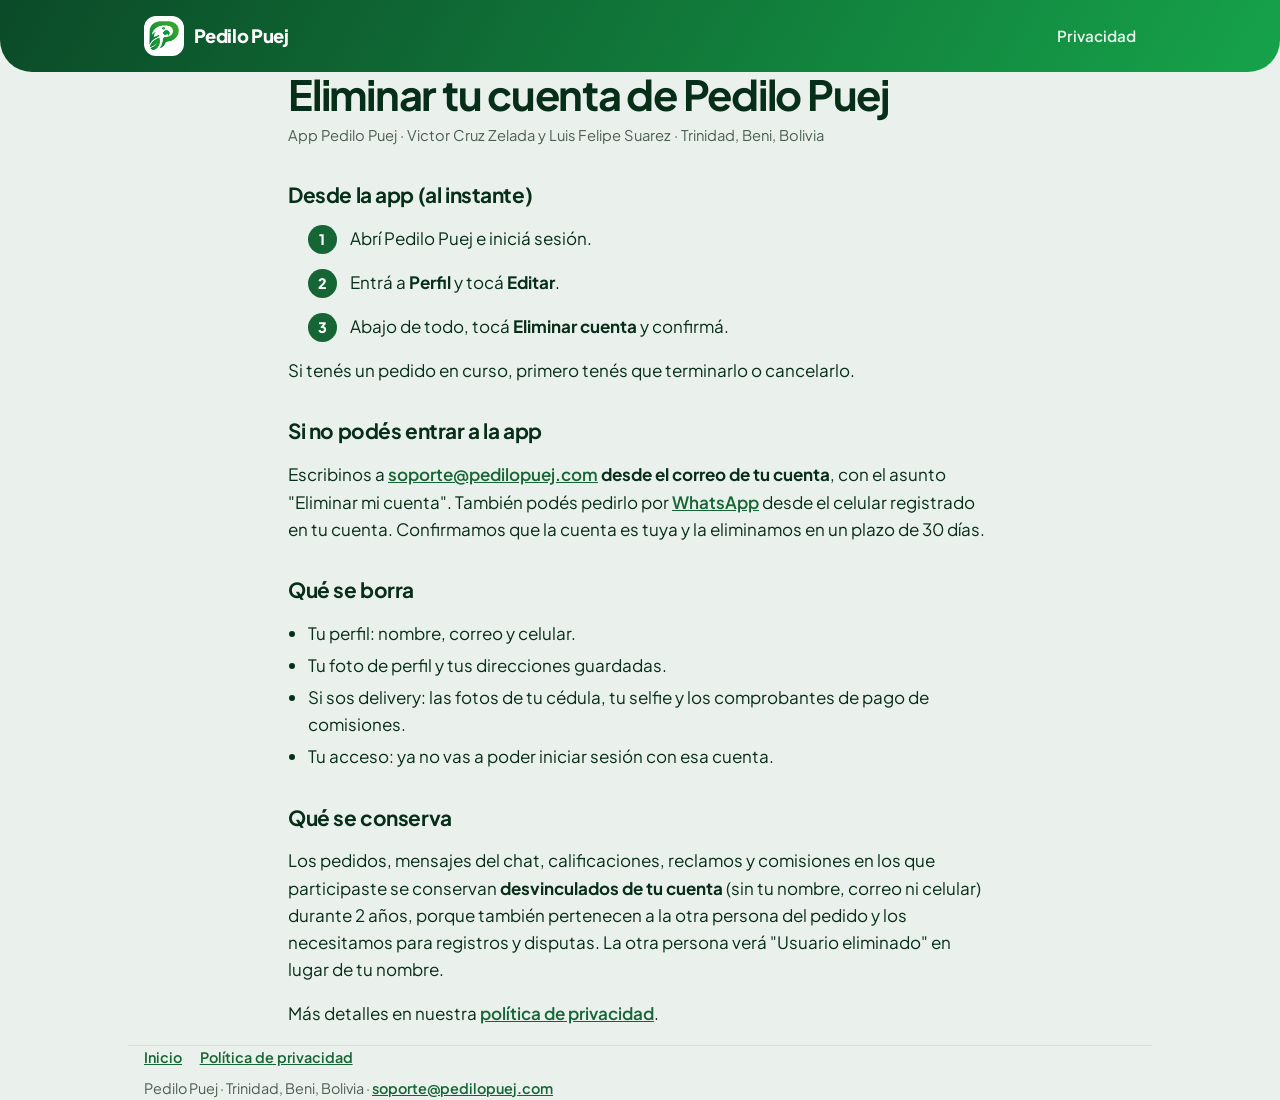
==== eliminar-cuenta/index.html @ 158960f0 "Web inicial: inicio, política de privacidad y eliminar cuenta" ====
<!doctype html>
<html lang="es">
<head>
  <meta charset="utf-8">
  <meta name="viewport" content="width=device-width, initial-scale=1">
  <title>Eliminar tu cuenta · Pedilo Puej</title>
  <meta name="description" content="Cómo eliminar tu cuenta de Pedilo Puej y qué datos se borran.">
  <link rel="icon" href="/assets/favicon.png">
  <link rel="preconnect" href="https://fonts.googleapis.com">
  <link rel="preconnect" href="https://fonts.gstatic.com" crossorigin>
  <link rel="stylesheet" href="https://fonts.googleapis.com/css2?family=Plus+Jakarta+Sans:wght@400;600;700;800&display=swap">
  <link rel="stylesheet" href="/assets/styles.css">
</head>
<body>
  <header class="top">
    <div class="wrap">
      <nav class="nav">
        <a class="brand" href="/"><img src="/assets/logo.png" alt="" width="40" height="40">Pedilo Puej</a>
        <div class="nav-links">
          <a href="/privacidad/">Privacidad</a>
        </div>
      </nav>
    </div>
  </header>

  <main class="wrap">
    <article class="doc">
      <h1>Eliminar tu cuenta de Pedilo Puej</h1>
      <p class="meta">App Pedilo Puej · Victor Cruz Zelada y Luis Felipe Suarez · Trinidad, Beni, Bolivia</p>

      <h2>Desde la app (al instante)</h2>
      <ol class="steps">
        <li>Abrí Pedilo Puej e iniciá sesión.</li>
        <li>Entrá a <strong>Perfil</strong> y tocá <strong>Editar</strong>.</li>
        <li>Abajo de todo, tocá <strong>Eliminar cuenta</strong> y confirmá.</li>
      </ol>
      <p>Si tenés un pedido en curso, primero tenés que terminarlo o cancelarlo.</p>

      <h2>Si no podés entrar a la app</h2>
      <p>Escribinos a <a href="mailto:soporte@pedilopuej.com?subject=Eliminar%20mi%20cuenta">soporte@pedilopuej.com</a> <strong>desde el correo de tu cuenta</strong>, con el asunto "Eliminar mi cuenta". También podés pedirlo por <a href="https://wa.me/59171143968?text=Hola%2C%20quiero%20eliminar%20mi%20cuenta%20de%20Pedilo%20Puej.%20Mi%20correo%20es%3A%20">WhatsApp</a> desde el celular registrado en tu cuenta. Confirmamos que la cuenta es tuya y la eliminamos en un plazo de 30 días.</p>

      <h2>Qué se borra</h2>
      <ul>
        <li>Tu perfil: nombre, correo y celular.</li>
        <li>Tu foto de perfil y tus direcciones guardadas.</li>
        <li>Si sos delivery: las fotos de tu cédula, tu selfie y los comprobantes de pago de comisiones.</li>
        <li>Tu acceso: ya no vas a poder iniciar sesión con esa cuenta.</li>
      </ul>

      <h2>Qué se conserva</h2>
      <p>Los pedidos, mensajes del chat, calificaciones, reclamos y comisiones en los que participaste se conservan <strong>desvinculados de tu cuenta</strong> (sin tu nombre, correo ni celular) durante 2 años, porque también pertenecen a la otra persona del pedido y los necesitamos para registros y disputas. La otra persona verá "Usuario eliminado" en lugar de tu nombre.</p>
      <p>Más detalles en nuestra <a href="/privacidad/">política de privacidad</a>.</p>
    </article>
  </main>

  <footer class="wrap">
    <div class="links">
      <a href="/">Inicio</a>
      <a href="/privacidad/">Política de privacidad</a>
    </div>
    <div>Pedilo Puej · Trinidad, Beni, Bolivia · <a href="mailto:soporte@pedilopuej.com">soporte@pedilopuej.com</a></div>
  </footer>
</body>
</html>
---- assets/styles.css ----
/* Pedilo Puej — mismos colores y tipografía que la app (neumorphic.dart). */
:root {
  --bg: #eaf1ec;
  --surface: #f4f8f5;
  --ink: #072e18;
  --muted: #4b5e52;
  --line: #d3e0d7;
  --green: #166534;
  --green-deep: #0b4a28;
  --green-bright: #16a34a;
  --green-soft: #dcfce7;
  --radius: 22px;
  --shadow: 8px 8px 18px rgba(18, 48, 28, 0.11), -8px -8px 18px #ffffff;
  --font: "Plus Jakarta Sans", system-ui, -apple-system, "Segoe UI", sans-serif;
}

* { box-sizing: border-box; }

html { -webkit-text-size-adjust: 100%; }

body {
  margin: 0;
  background: var(--bg);
  color: var(--ink);
  font-family: var(--font);
  font-size: 1.0625rem;
  line-height: 1.6;
}

img { max-width: 100%; height: auto; display: block; }

a { color: var(--green); font-weight: 600; }

.wrap {
  width: 100%;
  max-width: 64rem;
  margin: 0 auto;
  padding: 0 1rem;
}

/* Encabezado verde, el mismo degradé del login de la app. */
.top {
  background: linear-gradient(120deg, var(--green-deep), var(--green-bright));
  color: #fff;
  border-radius: 0 0 32px 32px;
}

.nav {
  display: flex;
  align-items: center;
  justify-content: space-between;
  gap: 1rem;
  padding: 1rem 0;
}

.brand {
  display: flex;
  align-items: center;
  gap: 0.6rem;
  color: #fff;
  text-decoration: none;
  font-weight: 800;
  font-size: 1.15rem;
  letter-spacing: -0.02em;
}

.brand img {
  width: 40px;
  height: 40px;
  background: #fff;
  border-radius: 12px;
  padding: 5px;
}

.nav-links { display: flex; gap: 1rem; flex-wrap: wrap; }
.nav-links a { color: #fff; opacity: 0.9; text-decoration: none; font-size: 0.95rem; }
.nav-links a:hover { opacity: 1; text-decoration: underline; }

.hero {
  display: grid;
  gap: 1.5rem;
  align-items: center;
  padding: 1.5rem 0 2.5rem;
}

.hero h1 {
  margin: 0;
  font-size: clamp(2rem, 6vw, 3.1rem);
  line-height: 1.08;
  letter-spacing: -0.03em;
  font-weight: 800;
}

.hero p { margin: 0.75rem 0 0; font-size: 1.1rem; opacity: 0.92; max-width: 32rem; }

.hero-art img { width: min(320px, 70vw); margin: 0 auto; filter: drop-shadow(0 18px 30px rgba(0, 0, 0, 0.25)); }

.badge {
  display: inline-flex;
  align-items: center;
  gap: 0.5rem;
  margin-top: 1.4rem;
  background: #fff;
  color: var(--green-deep);
  border-radius: 999px;
  padding: 0.7rem 1.2rem;
  font-weight: 800;
  text-decoration: none;
}

@media (min-width: 760px) {
  .hero { grid-template-columns: 1.2fr 1fr; padding: 2.5rem 0 3.5rem; }
}

main { padding: 2.5rem 0 1rem; }

section + section { margin-top: 2.75rem; }

h2 {
  font-size: clamp(1.4rem, 4vw, 1.8rem);
  letter-spacing: -0.02em;
  margin: 0 0 1rem;
  line-height: 1.2;
}

.cards {
  display: grid;
  gap: 1rem;
  grid-template-columns: repeat(auto-fit, minmax(min(100%, 14rem), 1fr));
}

.card {
  background: var(--bg);
  border-radius: var(--radius);
  box-shadow: var(--shadow);
  border: 1px solid rgba(255, 255, 255, 0.7);
  padding: 1.25rem;
}

.card h3 { margin: 0 0 0.35rem; font-size: 1.05rem; }
.card p { margin: 0; color: var(--muted); font-size: 0.98rem; }

.contact {
  background: var(--green-soft);
  border-radius: var(--radius);
  padding: 1.4rem;
}

.contact p { margin: 0.25rem 0; }

/* Páginas de texto (privacidad, eliminar cuenta). */
.doc { max-width: 44rem; margin: 0 auto; }
.doc h1 { font-size: clamp(1.9rem, 6vw, 2.6rem); letter-spacing: -0.03em; line-height: 1.1; margin: 0 0 0.4rem; }
.doc .meta { color: var(--muted); font-size: 0.92rem; margin: 0 0 1.5rem; }
.doc .lead { font-size: 1.12rem; }
.doc h2 { font-size: 1.3rem; margin: 2.2rem 0 0.7rem; }
.doc h2 .n { color: var(--green); margin-right: 0.4rem; }
.doc h3 { font-size: 1.02rem; margin: 0 0 0.2rem; }
.doc ul, .doc ol { padding-left: 1.25rem; }
.doc li + li { margin-top: 0.3rem; }

.data { display: grid; gap: 0.75rem; }
.data .card p { font-size: 0.97rem; }
.who {
  display: inline-block;
  font-size: 0.78rem;
  font-weight: 700;
  color: var(--green);
  background: var(--green-soft);
  border-radius: 999px;
  padding: 0.1rem 0.6rem;
  margin-bottom: 0.4rem;
}

.note {
  border-left: 4px solid var(--green);
  background: var(--green-soft);
  border-radius: 0 14px 14px 0;
  padding: 1rem 1.1rem;
}
.note p { margin: 0; }
.note p + p { margin-top: 0.5rem; }

.table-wrap { overflow-x: auto; }
table { border-collapse: collapse; width: 100%; min-width: 30rem; font-size: 0.95rem; }
th, td { text-align: left; vertical-align: top; padding: 0.6rem; border-bottom: 1px solid var(--line); }
th { font-size: 0.8rem; text-transform: uppercase; letter-spacing: 0.05em; color: var(--muted); }

.steps { counter-reset: step; list-style: none; padding: 0; display: grid; gap: 0.75rem; }
.steps li { counter-increment: step; position: relative; padding-left: 2.6rem; }
.steps li::before {
  content: counter(step);
  position: absolute;
  left: 0;
  top: 0;
  width: 1.8rem;
  height: 1.8rem;
  border-radius: 50%;
  background: var(--green);
  color: #fff;
  font-weight: 800;
  display: grid;
  place-items: center;
  font-size: 0.9rem;
}

footer {
  margin-top: 3rem;
  border-top: 1px solid var(--line);
  padding: 1.5rem 0 2.5rem;
  color: var(--muted);
  font-size: 0.9rem;
}

footer .links { display: flex; gap: 1.1rem; flex-wrap: wrap; margin-bottom: 0.5rem; }
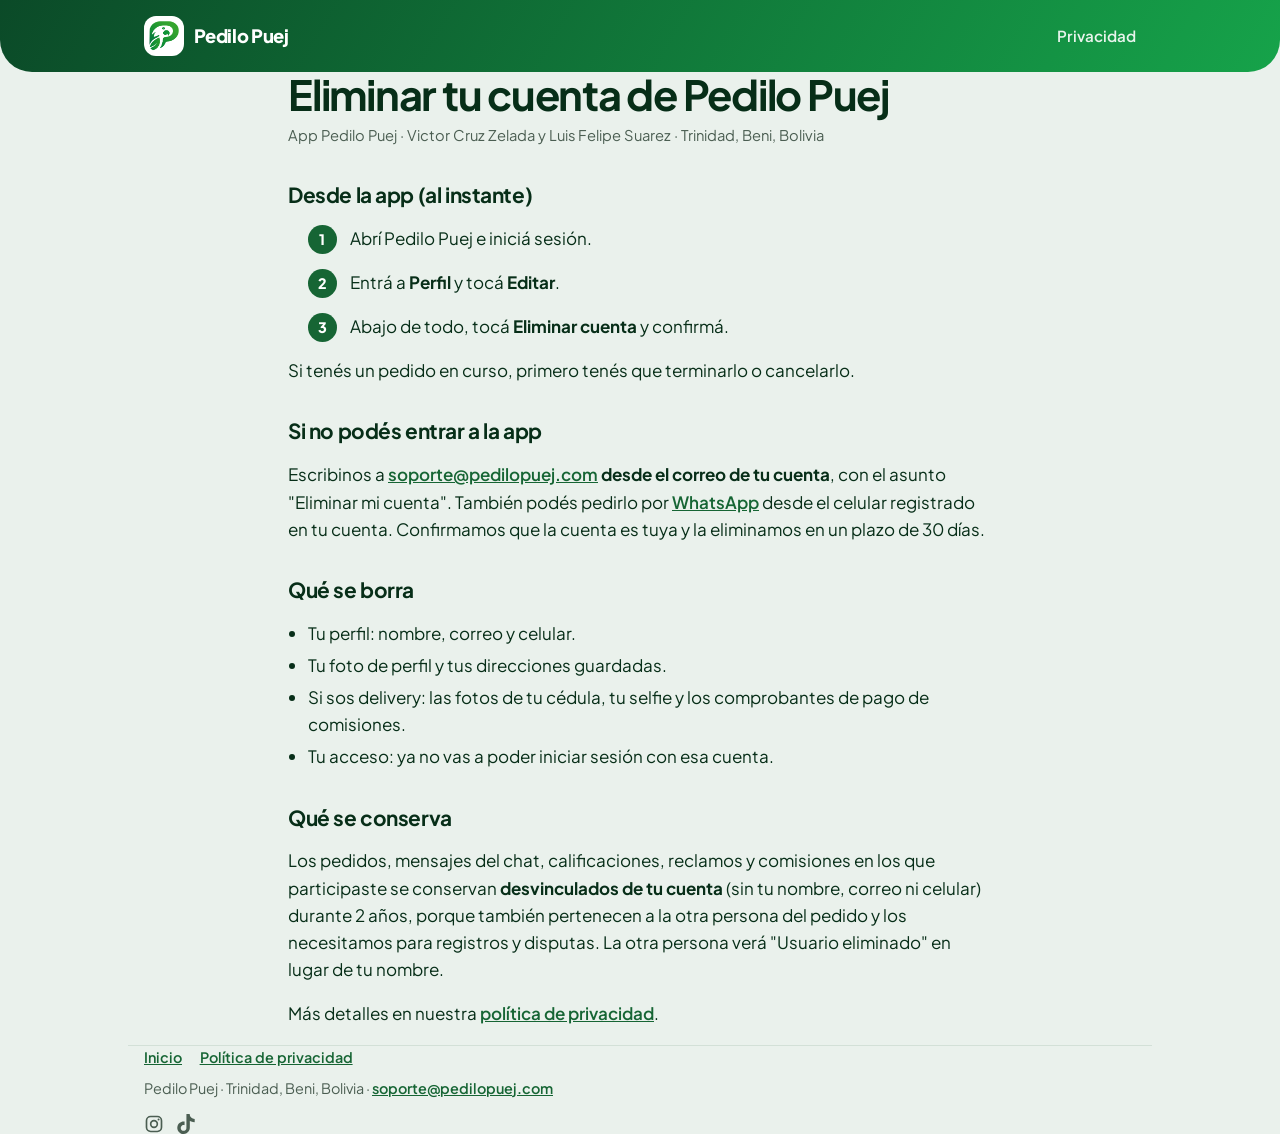
==== commit 11a6a05e: "Agregar Instagram y TikTok en contacto y pie de página Co-Authored-By: Claude Opus 5.5 <noreply@anth" ====
--- a/eliminar-cuenta/index.html
+++ b/eliminar-cuenta/index.html
@@ -59,6 +59,10 @@
       <a href="/privacidad/">Política de privacidad</a>
     </div>
     <div>Pedilo Puej · Trinidad, Beni, Bolivia · <a href="mailto:soporte@pedilopuej.com">soporte@pedilopuej.com</a></div>
+    <div class="footer-social">
+      <a href="https://www.instagram.com/pedilo.puej/" target="_blank" rel="noopener" aria-label="Instagram de Pedilo Puej"><svg viewBox="0 0 24 24" width="20" height="20" aria-hidden="true" fill="none" stroke="currentColor" stroke-width="2"><rect x="3" y="3" width="18" height="18" rx="5"/><circle cx="12" cy="12" r="4"/><circle cx="17.5" cy="6.5" r="1.2" fill="currentColor" stroke="none"/></svg></a>
+      <a href="https://www.tiktok.com/@pedilo.puej" target="_blank" rel="noopener" aria-label="TikTok de Pedilo Puej"><svg viewBox="0 0 24 24" width="20" height="20" aria-hidden="true" fill="currentColor"><path d="M12.525.02c1.31-.02 2.61-.01 3.91-.02.08 1.53.63 3.09 1.75 4.17 1.12 1.11 2.7 1.62 4.24 1.79v4.03c-1.44-.05-2.89-.35-4.2-.97-.57-.26-1.1-.59-1.62-.93-.01 2.92.01 5.84-.02 8.75-.08 1.4-.54 2.79-1.35 3.94-1.31 1.92-3.58 3.17-5.91 3.21-1.43.08-2.86-.31-4.08-1.030-2.02-1.19-3.44-3.37-3.65-5.71-.02-.5-.03-1-.01-1.49.18-1.9 1.12-3.72 2.58-4.96 1.66-1.44 3.98-2.130 6.15-1.72.02 1.48-.04 2.96-.04 4.44-.99-.32-2.15-.23-3.02.37-.63.41-1.11 1.04-1.36 1.75-.21.51-.15 1.07-.14 1.61.24 1.64 1.82 3.02 3.5 2.87 1.12-.01 2.19-.66 2.77-1.61.19-.33.4-.67.41-1.06.1-1.79.06-3.57.07-5.36.01-4.03-.01-8.05.02-12.07z"/></svg></a>
+    </div>
   </footer>
 </body>
 </html>
--- a/assets/styles.css
+++ b/assets/styles.css
@@ -213,3 +213,22 @@
 }
 
 footer .links { display: flex; gap: 1.1rem; flex-wrap: wrap; margin-bottom: 0.5rem; }
+
+/* Redes sociales. */
+.social { display: flex; flex-wrap: wrap; gap: 0.6rem; margin-top: 1rem; }
+.social a {
+  display: inline-flex;
+  align-items: center;
+  gap: 0.5rem;
+  background: var(--green);
+  color: #fff;
+  text-decoration: none;
+  border-radius: 999px;
+  padding: 0.55rem 1rem;
+  font-size: 0.95rem;
+}
+.social a:hover { background: var(--green-deep); }
+
+.footer-social { display: flex; gap: 0.75rem; margin-top: 0.9rem; }
+.footer-social a { color: var(--muted); display: inline-flex; }
+.footer-social a:hover { color: var(--green); }
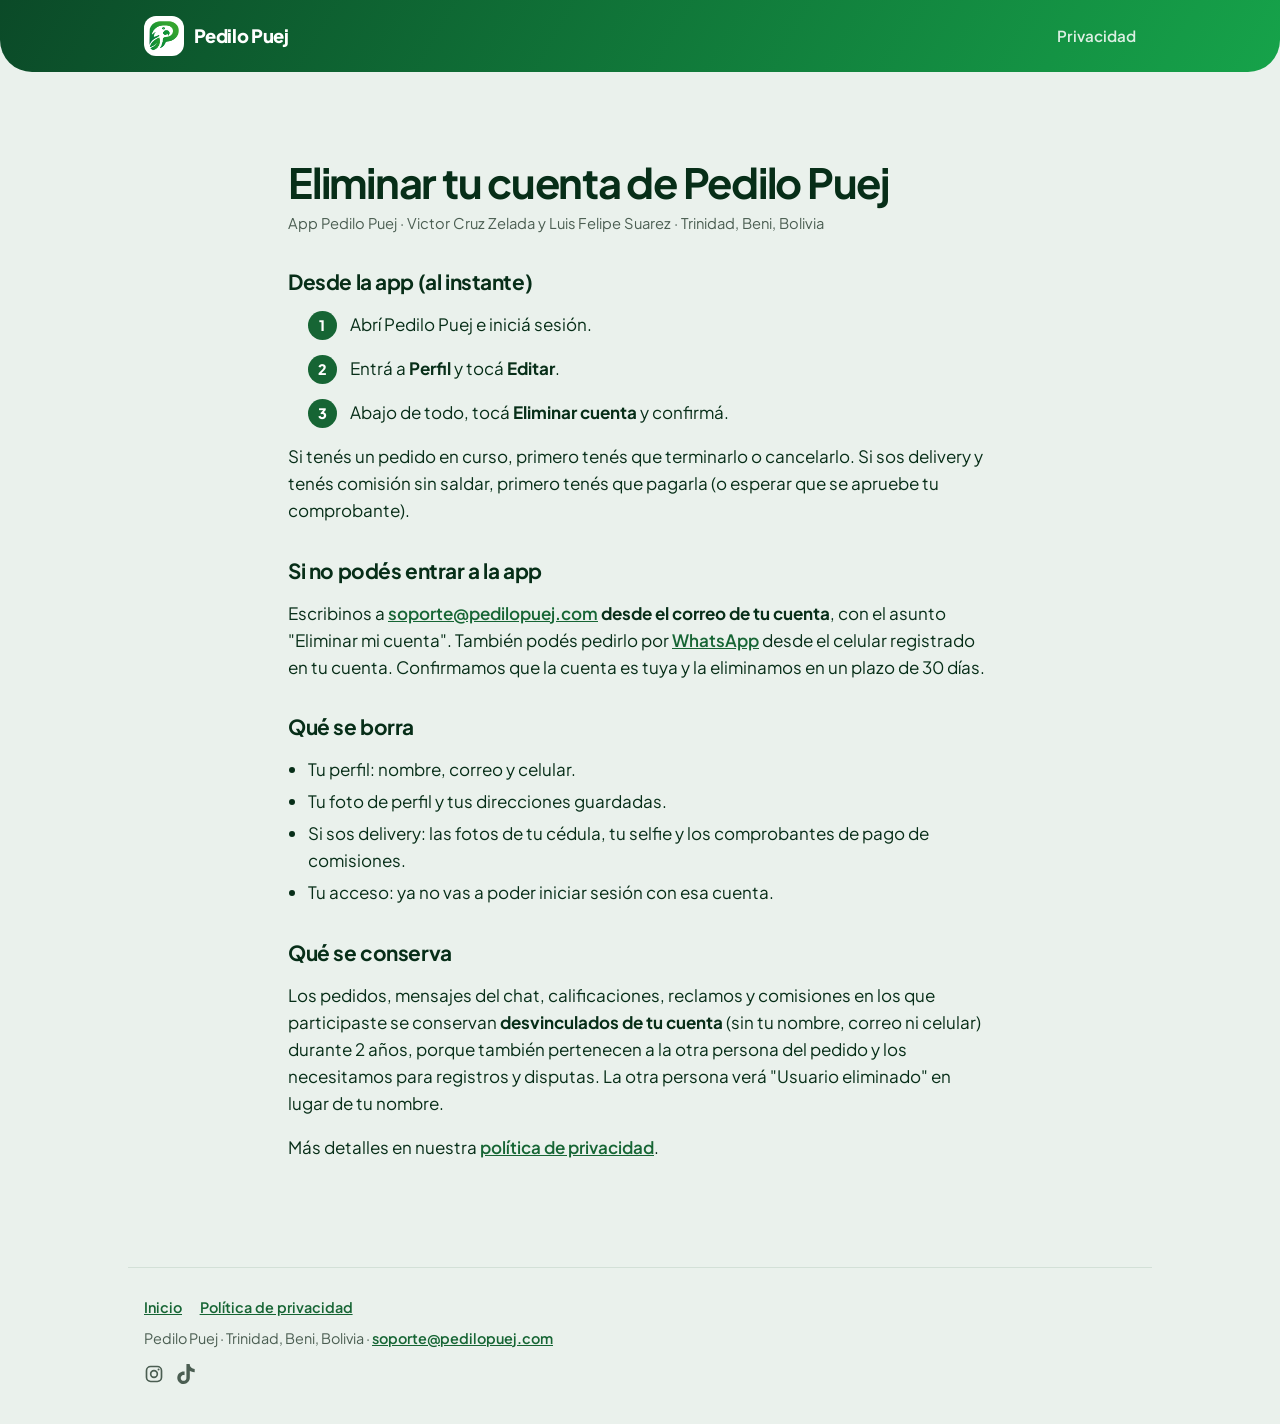
==== commit 4c2c64a5: "Eliminar cuenta: aclarar que un delivery con comisión sin saldar primero tiene que pagarla Coincide " ====
--- a/eliminar-cuenta/index.html
+++ b/eliminar-cuenta/index.html
@@ -34,7 +34,7 @@
         <li>Entrá a <strong>Perfil</strong> y tocá <strong>Editar</strong>.</li>
         <li>Abajo de todo, tocá <strong>Eliminar cuenta</strong> y confirmá.</li>
       </ol>
-      <p>Si tenés un pedido en curso, primero tenés que terminarlo o cancelarlo.</p>
+      <p>Si tenés un pedido en curso, primero tenés que terminarlo o cancelarlo. Si sos delivery y tenés comisión sin saldar, primero tenés que pagarla (o esperar que se apruebe tu comprobante).</p>
 
       <h2>Si no podés entrar a la app</h2>
       <p>Escribinos a <a href="mailto:soporte@pedilopuej.com?subject=Eliminar%20mi%20cuenta">soporte@pedilopuej.com</a> <strong>desde el correo de tu cuenta</strong>, con el asunto "Eliminar mi cuenta". También podés pedirlo por <a href="https://wa.me/59171143968?text=Hola%2C%20quiero%20eliminar%20mi%20cuenta%20de%20Pedilo%20Puej.%20Mi%20correo%20es%3A%20">WhatsApp</a> desde el celular registrado en tu cuenta. Confirmamos que la cuenta es tuya y la eliminamos en un plazo de 30 días.</p>
--- a/assets/styles.css
+++ b/assets/styles.css
@@ -12,11 +12,12 @@
   --radius: 22px;
   --shadow: 8px 8px 18px rgba(18, 48, 28, 0.11), -8px -8px 18px #ffffff;
   --font: "Plus Jakarta Sans", system-ui, -apple-system, "Segoe UI", sans-serif;
+  --ease: cubic-bezier(0.22, 1, 0.36, 1);
 }
 
 * { box-sizing: border-box; }
 
-html { -webkit-text-size-adjust: 100%; }
+html { -webkit-text-size-adjust: 100%; scroll-behavior: smooth; }
 
 body {
   margin: 0;
@@ -25,17 +26,22 @@
   font-family: var(--font);
   font-size: 1.0625rem;
   line-height: 1.6;
+  -webkit-font-smoothing: antialiased;
 }
 
 img { max-width: 100%; height: auto; display: block; }
 
 a { color: var(--green); font-weight: 600; }
+
+:focus-visible { outline: 3px solid var(--green-bright); outline-offset: 3px; border-radius: 6px; }
 
 .wrap {
   width: 100%;
   max-width: 64rem;
-  margin: 0 auto;
-  padding: 0 1rem;
+  margin-left: auto;
+  margin-right: auto;
+  padding-left: 1rem;
+  padding-right: 1rem;
 }
 
 /* Encabezado verde, el mismo degradé del login de la app. */
@@ -62,6 +68,7 @@
   font-weight: 800;
   font-size: 1.15rem;
   letter-spacing: -0.02em;
+  white-space: nowrap;
 }
 
 .brand img {
@@ -72,62 +79,244 @@
   padding: 5px;
 }
 
-.nav-links { display: flex; gap: 1rem; flex-wrap: wrap; }
-.nav-links a { color: #fff; opacity: 0.9; text-decoration: none; font-size: 0.95rem; }
-.nav-links a:hover { opacity: 1; text-decoration: underline; }
-
+.nav-links { display: flex; gap: 1.25rem; flex-wrap: wrap; }
+.nav-links a { color: #fff; opacity: 0.85; text-decoration: none; font-size: 0.95rem; transition: opacity 0.2s; }
+.nav-links a:hover { opacity: 1; }
+
+@media (max-width: 520px) {
+  .nav-links { gap: 1rem; }
+  .nav-links .hide-sm { display: none; }
+}
+
+/* Portada. El loro se para sobre el borde del encabezado. */
 .hero {
   display: grid;
-  gap: 1.5rem;
-  align-items: center;
-  padding: 1.5rem 0 2.5rem;
-}
+  gap: 1rem;
+  align-items: end;
+  padding-top: 2rem;
+}
+
+.hero-copy { padding-bottom: 0.5rem; }
 
 .hero h1 {
   margin: 0;
-  font-size: clamp(2rem, 6vw, 3.1rem);
-  line-height: 1.08;
-  letter-spacing: -0.03em;
+  font-size: clamp(2.3rem, 7vw, 3.9rem);
+  line-height: 1.02;
+  letter-spacing: -0.04em;
   font-weight: 800;
-}
-
-.hero p { margin: 0.75rem 0 0; font-size: 1.1rem; opacity: 0.92; max-width: 32rem; }
-
-.hero-art img { width: min(320px, 70vw); margin: 0 auto; filter: drop-shadow(0 18px 30px rgba(0, 0, 0, 0.25)); }
-
-.badge {
+  max-width: 11em;
+  text-wrap: balance;
+}
+
+.hero p { margin: 1.1rem 0 0; font-size: 1.125rem; opacity: 0.9; max-width: 30rem; }
+
+.hero-meta {
+  display: flex;
+  flex-wrap: wrap;
+  align-items: center;
+  gap: 0.75rem 1.5rem;
+  margin-top: 2rem;
+}
+
+/* Estado, no botón: la app todavía no está publicada. */
+.soon {
   display: inline-flex;
   align-items: center;
-  gap: 0.5rem;
-  margin-top: 1.4rem;
-  background: #fff;
-  color: var(--green-deep);
-  border-radius: 999px;
-  padding: 0.7rem 1.2rem;
+  gap: 0.55rem;
+  font-weight: 700;
+  font-size: 0.95rem;
+}
+.soon svg { opacity: 0.9; }
+
+.link-arrow {
+  color: #fff;
+  font-weight: 700;
+  font-size: 0.95rem;
+  text-decoration: none;
+  border-bottom: 2px solid rgba(255, 255, 255, 0.4);
+  padding-bottom: 2px;
+  transition: border-color 0.2s;
+}
+.link-arrow span { display: inline-block; transition: transform 0.3s var(--ease); }
+.link-arrow:hover { border-color: #fff; }
+.link-arrow:hover span { transform: translateX(3px); }
+
+.hero-art { display: flex; justify-content: center; }
+.hero-art img {
+  width: min(280px, 68vw);
+  margin-bottom: -2.4rem;
+  filter: drop-shadow(0 6px 5px rgba(7, 46, 24, 0.2));
+  transform-origin: 50% 100%;
+}
+
+@media (min-width: 760px) {
+  .hero { grid-template-columns: 1.25fr 1fr; padding-top: 2.5rem; }
+  .hero-copy { padding-bottom: 4.5rem; }
+  .hero-art { justify-content: flex-end; }
+  .hero-art img { width: 380px; margin-bottom: -3rem; }
+}
+
+main { padding-top: 5.5rem; padding-bottom: 1rem; }
+
+section { scroll-margin-top: 1.5rem; }
+section + section { margin-top: 5.5rem; }
+
+h2 {
+  font-size: clamp(1.75rem, 4.5vw, 2.5rem);
+  letter-spacing: -0.035em;
+  margin: 0 0 1rem;
+  line-height: 1.1;
+}
+
+/* Cómo funciona: lista con una línea que se llena al bajar. */
+.how { display: grid; gap: 1.5rem; }
+
+@media (min-width: 760px) {
+  .how { grid-template-columns: 1fr 1.6fr; gap: 3rem; }
+  .how h2 { position: sticky; top: 2rem; }
+}
+
+.flow {
+  --progress: 0;
+  position: relative;
+  list-style: none;
+  margin: 0;
+  padding: 0 0 0 3.5rem;
+  counter-reset: flow;
+}
+.flow::before,
+.flow::after {
+  content: "";
+  position: absolute;
+  left: 1.05rem;
+  top: 0.6rem;
+  bottom: 0.6rem;
+  width: 2px;
+  border-radius: 2px;
+  background: var(--line);
+}
+.flow::after {
+  background: var(--green-bright);
+  transform: scaleY(var(--progress));
+  transform-origin: top;
+}
+
+.flow li { position: relative; counter-increment: flow; padding-bottom: 2rem; }
+.flow li:last-child { padding-bottom: 0; }
+.flow li::before {
+  content: counter(flow);
+  position: absolute;
+  z-index: 1;
+  left: -3.5rem;
+  top: 0;
+  width: 2.2rem;
+  height: 2.2rem;
+  display: grid;
+  place-items: center;
+  border-radius: 50%;
+  background: var(--bg);
+  border: 2px solid var(--line);
+  color: var(--muted);
   font-weight: 800;
+  font-size: 0.95rem;
+  transition: background-color 0.4s, border-color 0.4s, color 0.4s;
+}
+.flow li.done::before { background: var(--green); border-color: var(--green); color: #fff; }
+
+.flow h3 { margin: 0.15rem 0 0.3rem; font-size: 1.2rem; letter-spacing: -0.015em; }
+.flow p { margin: 0; color: var(--muted); max-width: 32rem; }
+
+/* Repartir: banda verde oscura con la comisión como protagonista. */
+.ride {
+  background: var(--green-deep);
+  color: #fff;
+  border-radius: 32px;
+  padding: 2.25rem 1.5rem;
+  display: grid;
+  gap: 2rem;
+}
+.ride h2 { margin-bottom: 1.5rem; }
+
+.ride-points { display: grid; gap: 1.25rem; }
+.ride-points h3 { margin: 0 0 0.2rem; font-size: 1.05rem; }
+.ride-points p { margin: 0; opacity: 0.8; }
+
+.fee {
+  align-self: center;
+  border-top: 1px solid rgba(255, 255, 255, 0.18);
+  padding-top: 1.5rem;
+}
+.fee-n {
+  display: block;
+  font-size: clamp(4.5rem, 16vw, 7.5rem);
+  font-weight: 800;
+  letter-spacing: -0.06em;
+  line-height: 0.9;
+  color: var(--green-soft);
+}
+.fee-n small { font-size: 0.4em; letter-spacing: -0.02em; margin-right: 0.08em; vertical-align: 0.9em; }
+.fee p { margin: 0.9rem 0 0; opacity: 0.85; max-width: 20rem; }
+
+@media (min-width: 760px) {
+  .ride { grid-template-columns: 1.3fr 1fr; padding: 3.25rem; gap: 3rem; }
+  .fee { border-top: 0; border-left: 1px solid rgba(255, 255, 255, 0.18); padding: 0 0 0 3rem; }
+}
+
+/* Contacto. */
+.contact {
+  background: var(--green-soft);
+  border-radius: var(--radius);
+  padding: 1.4rem;
+}
+
+.contact p { margin: 0.25rem 0; }
+
+.reach { display: grid; gap: 2rem; }
+.reach-links { display: grid; gap: 0.5rem; }
+.reach-links a {
+  display: inline-flex;
+  align-items: baseline;
+  gap: 0.75rem;
+  width: fit-content;
+  color: var(--ink);
   text-decoration: none;
+  font-size: clamp(1.3rem, 3.5vw, 1.75rem);
+  font-weight: 700;
+  letter-spacing: -0.02em;
+  overflow-wrap: anywhere;
+  background: linear-gradient(var(--green-bright), var(--green-bright)) 0 100% / 0 2px no-repeat;
+  transition: background-size 0.4s var(--ease), color 0.2s;
+}
+.reach-links a:hover { background-size: 100% 2px; color: var(--green); }
+.reach-links small {
+  min-width: 5.5rem;
+  font-size: 0.8rem;
+  font-weight: 600;
+  letter-spacing: 0;
+  color: var(--muted);
+}
+.reach-aside { color: var(--muted); }
+.reach-aside p { margin: 0; }
+
+@media (max-width: 520px) {
+  .reach-links { gap: 1rem; }
+  .reach-links a { flex-direction: column; gap: 0; }
 }
 
 @media (min-width: 760px) {
-  .hero { grid-template-columns: 1.2fr 1fr; padding: 2.5rem 0 3.5rem; }
-}
-
-main { padding: 2.5rem 0 1rem; }
-
-section + section { margin-top: 2.75rem; }
-
-h2 {
-  font-size: clamp(1.4rem, 4vw, 1.8rem);
-  letter-spacing: -0.02em;
-  margin: 0 0 1rem;
-  line-height: 1.2;
-}
-
-.cards {
-  display: grid;
-  gap: 1rem;
-  grid-template-columns: repeat(auto-fit, minmax(min(100%, 14rem), 1fr));
-}
+  .reach { grid-template-columns: 1.6fr 1fr; align-items: end; }
+}
+
+/* Páginas de texto (privacidad, eliminar cuenta). */
+.doc { max-width: 44rem; margin: 0 auto; }
+.doc h1 { font-size: clamp(1.9rem, 6vw, 2.6rem); letter-spacing: -0.03em; line-height: 1.1; margin: 0 0 0.4rem; }
+.doc .meta { color: var(--muted); font-size: 0.92rem; margin: 0 0 1.5rem; }
+.doc .lead { font-size: 1.12rem; }
+.doc h2 { font-size: 1.3rem; letter-spacing: -0.02em; margin: 2.2rem 0 0.7rem; }
+.doc h2 .n { color: var(--green); margin-right: 0.4rem; }
+.doc h3 { font-size: 1.02rem; margin: 0 0 0.2rem; }
+.doc ul, .doc ol { padding-left: 1.25rem; }
+.doc li + li { margin-top: 0.3rem; }
 
 .card {
   background: var(--bg);
@@ -136,28 +325,8 @@
   border: 1px solid rgba(255, 255, 255, 0.7);
   padding: 1.25rem;
 }
-
 .card h3 { margin: 0 0 0.35rem; font-size: 1.05rem; }
 .card p { margin: 0; color: var(--muted); font-size: 0.98rem; }
-
-.contact {
-  background: var(--green-soft);
-  border-radius: var(--radius);
-  padding: 1.4rem;
-}
-
-.contact p { margin: 0.25rem 0; }
-
-/* Páginas de texto (privacidad, eliminar cuenta). */
-.doc { max-width: 44rem; margin: 0 auto; }
-.doc h1 { font-size: clamp(1.9rem, 6vw, 2.6rem); letter-spacing: -0.03em; line-height: 1.1; margin: 0 0 0.4rem; }
-.doc .meta { color: var(--muted); font-size: 0.92rem; margin: 0 0 1.5rem; }
-.doc .lead { font-size: 1.12rem; }
-.doc h2 { font-size: 1.3rem; margin: 2.2rem 0 0.7rem; }
-.doc h2 .n { color: var(--green); margin-right: 0.4rem; }
-.doc h3 { font-size: 1.02rem; margin: 0 0 0.2rem; }
-.doc ul, .doc ol { padding-left: 1.25rem; }
-.doc li + li { margin-top: 0.3rem; }
 
 .data { display: grid; gap: 0.75rem; }
 .data .card p { font-size: 0.97rem; }
@@ -205,9 +374,10 @@
 }
 
 footer {
-  margin-top: 3rem;
+  margin-top: 4.5rem;
   border-top: 1px solid var(--line);
-  padding: 1.5rem 0 2.5rem;
+  padding-top: 1.75rem;
+  padding-bottom: 2.5rem;
   color: var(--muted);
   font-size: 0.9rem;
 }
@@ -226,9 +396,47 @@
   border-radius: 999px;
   padding: 0.55rem 1rem;
   font-size: 0.95rem;
+  transition: background-color 0.2s;
 }
 .social a:hover { background: var(--green-deep); }
 
 .footer-social { display: flex; gap: 0.75rem; margin-top: 0.9rem; }
-.footer-social a { color: var(--muted); display: inline-flex; }
+.footer-social a { color: var(--muted); display: inline-flex; transition: color 0.2s; }
 .footer-social a:hover { color: var(--green); }
+
+/* Animaciones: pocas y con intención. */
+.hero-copy > * { animation: rise 0.8s var(--ease) both; }
+.hero-copy > :nth-child(2) { animation-delay: 0.08s; }
+.hero-copy > :nth-child(3) { animation-delay: 0.16s; }
+
+/* El loro sube desde el borde, se acomoda y queda respirando. */
+.hero-art img { animation: perch 1.1s var(--ease) 0.2s both, breathe 4.5s ease-in-out 1.6s infinite; }
+
+.js .reveal {
+  opacity: 0;
+  transform: translateY(16px);
+  transition: opacity 0.8s var(--ease), transform 0.8s var(--ease);
+}
+.js .reveal.in { opacity: 1; transform: none; }
+
+.js .fee-n { transform: scale(0.85); opacity: 0; transition: transform 0.9s var(--ease) 0.15s, opacity 0.6s ease 0.15s; }
+.js .reveal.in .fee-n { transform: none; opacity: 1; }
+
+@keyframes rise { from { opacity: 0; transform: translateY(18px); } to { opacity: 1; transform: none; } }
+@keyframes perch {
+  0% { opacity: 0; transform: translateY(40%) rotate(4deg); }
+  60% { opacity: 1; transform: translateY(-3%) rotate(-2deg); }
+  100% { opacity: 1; transform: none; }
+}
+@keyframes breathe { 0%, 100% { transform: none; } 50% { transform: translateY(-4px) rotate(-0.8deg); } }
+
+@media (prefers-reduced-motion: reduce) {
+  html { scroll-behavior: auto; }
+  *, *::before, *::after {
+    animation: none !important;
+    transition: none !important;
+  }
+  .js .reveal, .js .fee-n { opacity: 1; transform: none; }
+  .flow::after { transform: none; }
+  .flow li::before { background: var(--green); border-color: var(--green); color: #fff; }
+}
